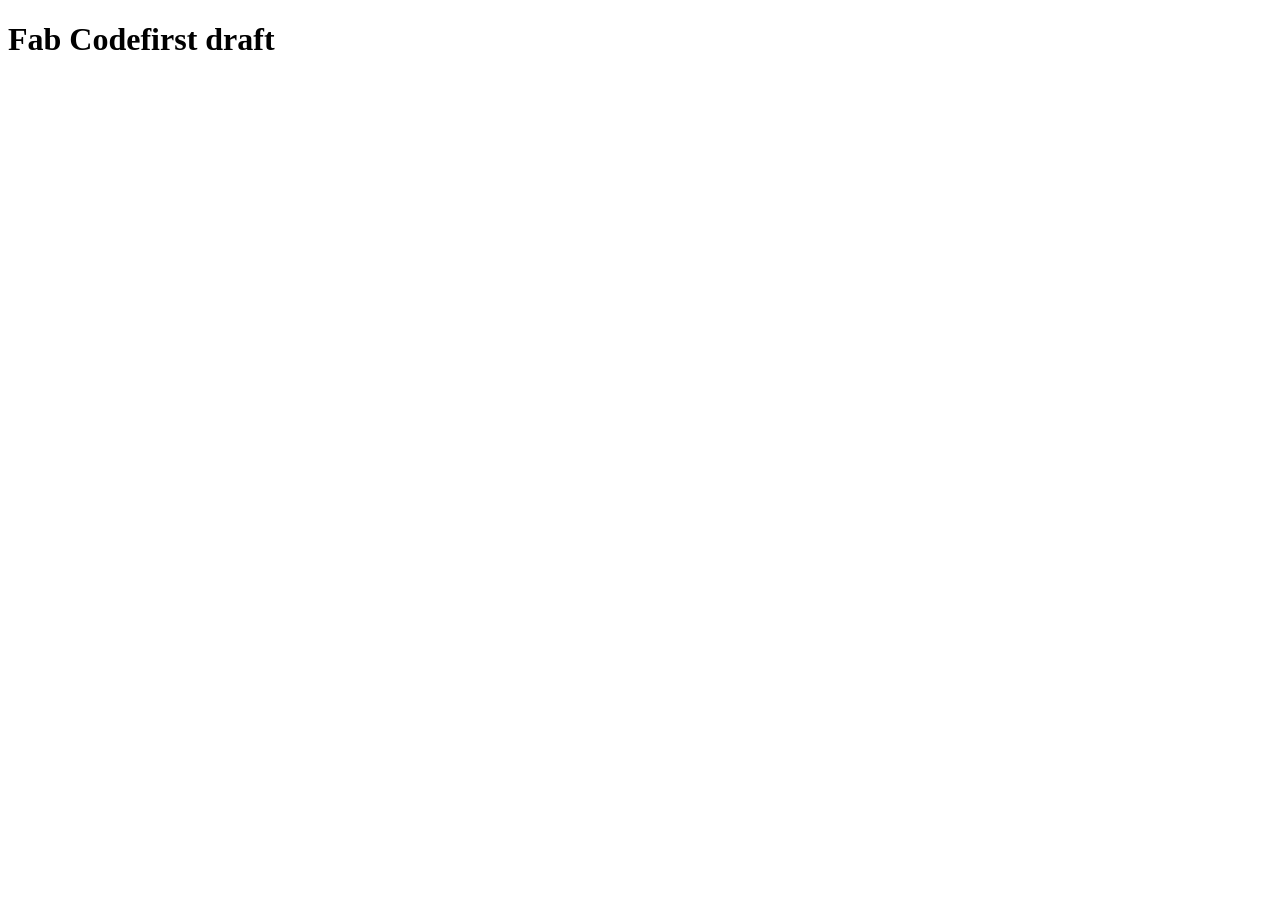
==== code.html @ 9adde9b5 "Flightpath poster, and a first draft of the coding page (not linked from the app yet) Flightpaths: o" ====
<!DOCTYPE html>
<html lang="en-GB">
<head>
<meta charset="UTF-8">
<meta name="viewport" content="width=device-width, initial-scale=1.0">
<title>Fab Code · BeMoreFab Virtual School</title>
<link rel="icon" href="icon.png">
<link rel="stylesheet" href="code/fonts.css">
<link rel="stylesheet" href="code/fabcode.css">
</head>
<body>
<!-- Fab Code (working title): the coding area, a first playable draft. Built on Blockly (lib/blockly, Apache 2.0).
     It is its own page on purpose: nothing in the app links here yet, so getting around the app is unchanged.
     The junior level: picture blocks that snap under "Go", a stage in the Fab Fox World look, Dad setting the task. -->
<div id="fc" class="fc" data-view="home">
  <header class="fc-top">
    <button type="button" class="fc-b fc-back" id="fcBack" hidden></button>
    <h1 class="fc-title"><span class="fc-word">Fab Code</span><span class="fc-draft">first draft</span></h1>
    <div class="fc-where" id="fcWhere" aria-live="polite"></div>
    <ol class="fc-dots" id="fcDots" aria-label="Puzzles"></ol>
  </header>

  <main class="fc-home" id="fcHome"></main>

  <main class="fc-work" id="fcWork" hidden>
    <section class="fc-brief" id="fcBrief" aria-label="What to do"></section>
    <section class="fc-blocks" aria-label="My blocks">
      <div class="fc-blocklabel"><span>Blocks</span><span>My code</span></div>
      <div id="fcBlockly" class="fc-blockly"></div>
    </section>
    <section class="fc-stage" aria-label="The stage">
      <div class="fc-canvaswrap" id="fcWrap"><canvas id="fcStage" role="img" aria-label="Fab on the grass"></canvas></div>
      <div class="fc-ctrl" id="fcCtrl"></div>
    </section>
  </main>
  <p class="fc-live" id="fcLive" role="status" aria-live="polite"></p>
</div>
<script src="lib/blockly/blockly_compressed.js"></script>
<script src="lib/blockly/en.js"></script>
<script src="code/fabcode.js"></script>
</body>
</html>
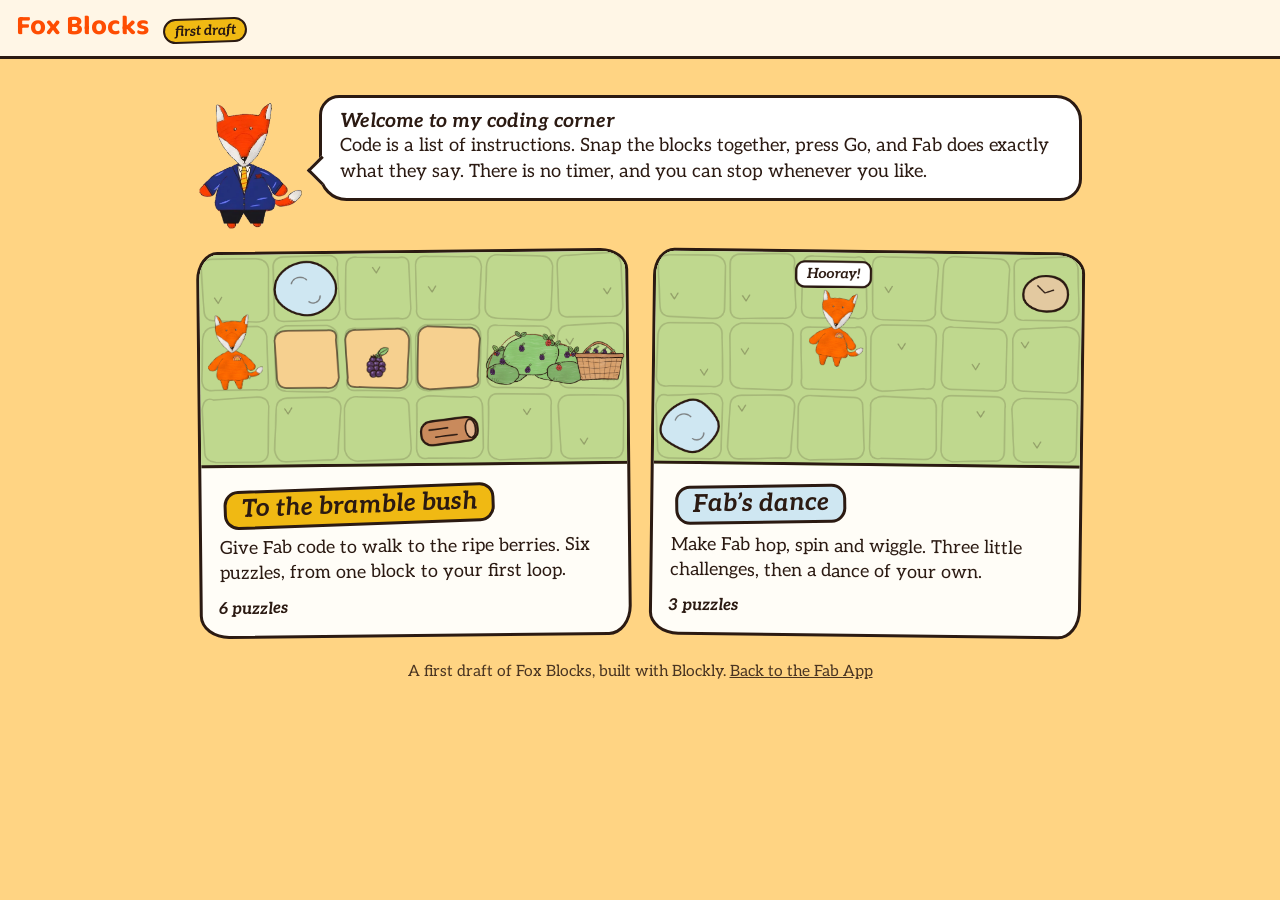
==== commit db69fbba: "The STEM Den on the map, Fox Blocks in Dad’s Workshop, join-the-dots in Draw it in 3D World: a sixte" ====
--- a/code.html
+++ b/code.html
@@ -3,19 +3,19 @@
 <head>
 <meta charset="UTF-8">
 <meta name="viewport" content="width=device-width, initial-scale=1.0">
-<title>Fab Code · BeMoreFab Virtual School</title>
+<title>Fox Blocks · BeMoreFab Virtual School</title>
 <link rel="icon" href="icon.png">
 <link rel="stylesheet" href="code/fonts.css">
 <link rel="stylesheet" href="code/fabcode.css">
 </head>
 <body>
-<!-- Fab Code (working title): the coding area, a first playable draft. Built on Blockly (lib/blockly, Apache 2.0).
-     It is its own page on purpose: nothing in the app links here yet, so getting around the app is unchanged.
+<!-- Fox Blocks: the coding area, a first playable draft. Built on Blockly (lib/blockly, Apache 2.0).
+     It is its own page. In Fab Fox World it opens inside Dad’s Workshop and the STEM Den (code.html?embed=1); the landing page does not link here yet.
      The junior level: picture blocks that snap under "Go", a stage in the Fab Fox World look, Dad setting the task. -->
 <div id="fc" class="fc" data-view="home">
   <header class="fc-top">
     <button type="button" class="fc-b fc-back" id="fcBack" hidden></button>
-    <h1 class="fc-title"><span class="fc-word">Fab Code</span><span class="fc-draft">first draft</span></h1>
+    <h1 class="fc-title"><span class="fc-word">Fox Blocks</span><span class="fc-draft">first draft</span></h1>
     <div class="fc-where" id="fcWhere" aria-live="polite"></div>
     <ol class="fc-dots" id="fcDots" aria-label="Puzzles"></ol>
   </header>
--- a/code/fonts.css
+++ b/code/fonts.css
@@ -0,0 +1,27 @@
+/* The app's own fonts (Aleo and the display face), copied from index.html so the coding page looks the same. */
+@font-face{
+  font-family:'Aleo'; font-style:normal; font-weight:400; font-display:swap;
+  src:url([data-uri]) format('woff2');
+}
+@font-face{
+  font-family:'Aleo'; font-style:normal; font-weight:700; font-display:swap;
+  src:url([data-uri]) format('woff2');
+}
+@font-face{
+  font-family:'Aleo'; font-style:italic; font-weight:400; font-display:swap;
+  src:url([data-uri]) format('woff2');
+}
+@font-face{
+  font-family:'Aleo'; font-style:italic; font-weight:700; font-display:swap;
+  src:url([data-uri]) format('woff2');
+}
+@font-face{
+  font-family:'BMF Display'; font-style:normal; font-weight:600; font-display:swap;
+  src:url([data-uri]) format('woff2');
+}
+@font-face{
+  font-family:'BMF Display'; font-style:normal; font-weight:700; font-display:swap;
+  src:url([data-uri]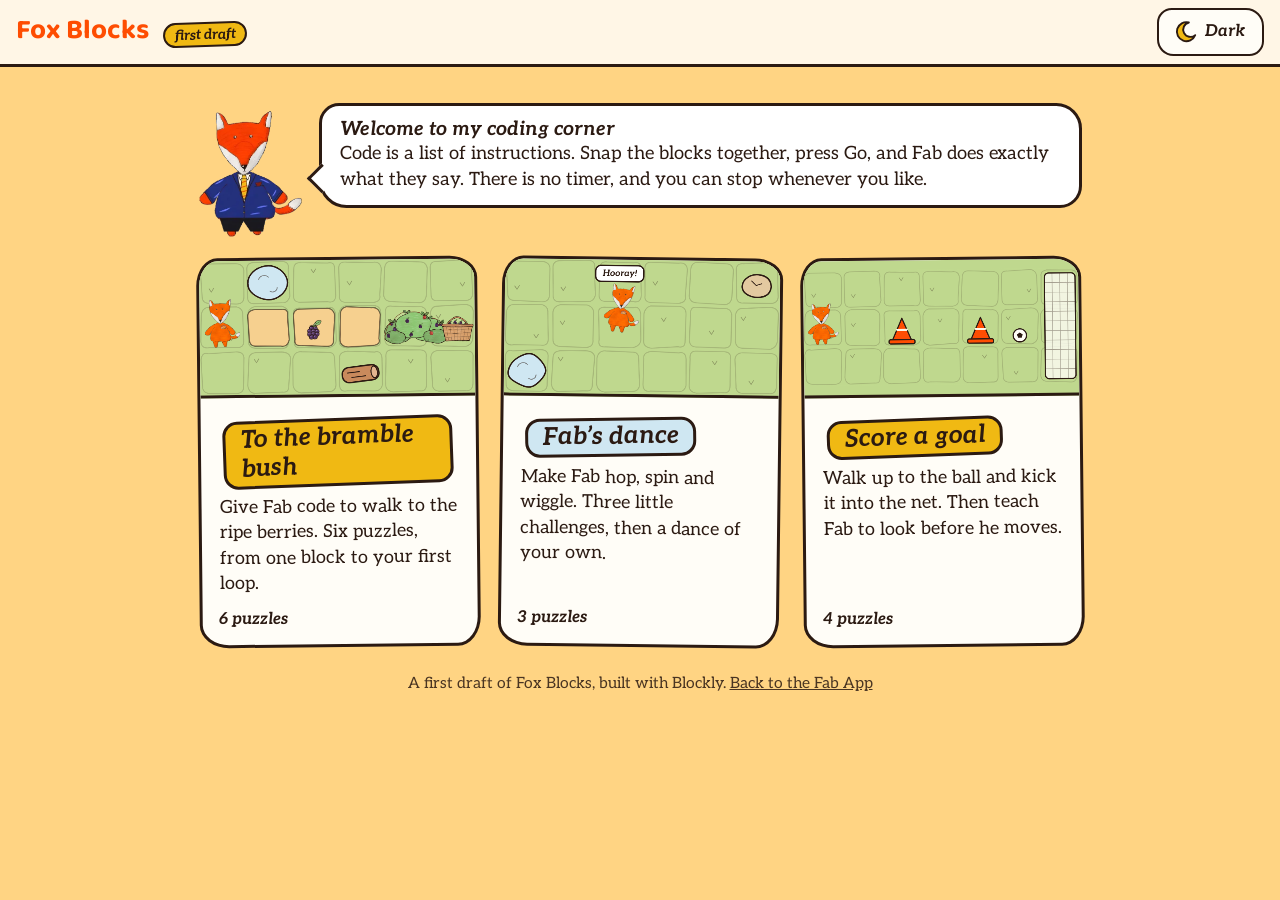
==== commit 6a4846c4: "The world is one piece; Back, Leave, Light/Dark; the beat maker; Fox Blocks in Games and Computing F" ====
--- a/code.html
+++ b/code.html
@@ -18,6 +18,7 @@
     <h1 class="fc-title"><span class="fc-word">Fox Blocks</span><span class="fc-draft">first draft</span></h1>
     <div class="fc-where" id="fcWhere" aria-live="polite"></div>
     <ol class="fc-dots" id="fcDots" aria-label="Puzzles"></ol>
+    <button type="button" class="fc-b fc-theme" id="fcTheme" data-a="theme"></button>
   </header>
 
   <main class="fc-home" id="fcHome"></main>
--- a/code/fabcode.css
+++ b/code/fabcode.css
@@ -98,6 +98,13 @@
 .blocklyDropDownDiv .blocklyMenuItemHighlight{background:#F0B913}
 .blocklyDropDownArrow{display:none}
 
+/* ---- a long, low stage (the football pitch) on a wide screen: the stage goes across the top with its buttons beside it, and the blocks get the full width underneath ---- */
+.fc.long .fc-work{grid-template-columns:minmax(14em,20%) minmax(0,1fr);grid-template-rows:minmax(0,33%) minmax(0,1fr)}
+.fc.long .fc-brief{grid-column:1;grid-row:1 / -1}
+.fc.long .fc-stage{grid-column:2;grid-row:1;flex-direction:row;align-items:stretch}
+.fc.long .fc-blocks{grid-column:2;grid-row:2}
+.fc.long .fc-ctrl{flex-direction:column;flex-wrap:nowrap;align-self:center;align-items:stretch}
+
 /* ---- upright screens. A tablet: the stage beside the task, the blocks underneath. A phone: stage, task, blocks in one column. ---- */
 .fc.tall .fc-work{grid-template-columns:minmax(0,1fr) minmax(0,40%);grid-template-rows:minmax(0,45%) minmax(0,1fr);gap:.7em;padding:.7em}
 .fc.tall .fc-stage{grid-column:1;grid-row:1}
@@ -121,5 +128,18 @@
 .fc.narrow .fc-ctrl .fc-b span{display:none}.fc.narrow .fc-ctrl .fc-b{padding:.35em .6em}
 .fc.small .fc-draft{display:none}
 /* inside Fab Fox World the scene’s own close button sits in the top right corner */
-.fc.embed .fc-top{padding-right:72px}
+.fc-theme{flex:none}
+/* ---- dark: the child's choice. The page and the code area go dark; the cards, bubbles, blocks and the stage stay light, so nothing is hard to read ---- */
+html.dark,html.dark body{background:#2E2118}
+.fc.dark{color:#FFF6E6}
+.fc.dark .fc-top{background:#3B2B20;border-bottom-color:#160E09}
+.fc.dark .fc-where{color:#FFF6E6}
+.fc.dark .fc-card,.fc.dark .fc-steps,.fc.dark .fc-bubble,.fc.dark .fc-b,.fc.dark .fc-dots button{color:#2B1A12}
+.fc.dark .fc-blocks{background:#3B2B20;border-color:#160E09}
+.fc.dark .blocklyMainBackground{fill:#3B2B20!important}
+.fc.dark .blocklyFlyoutBackground{fill:#4A3628}
+.fc.dark .blocklyFlyout{border-right-color:#160E09}
+.fc.dark .blocklyScrollbarHandle{fill:#FFF6E6;fill-opacity:.35}
+.fc.dark .blocklyTrash image{filter:invert(1) brightness(.8)}
+.fc.dark .fc-foot a{color:#FFD483}
 .fc.small .fc-dots button{width:2.1em;height:2.1em}
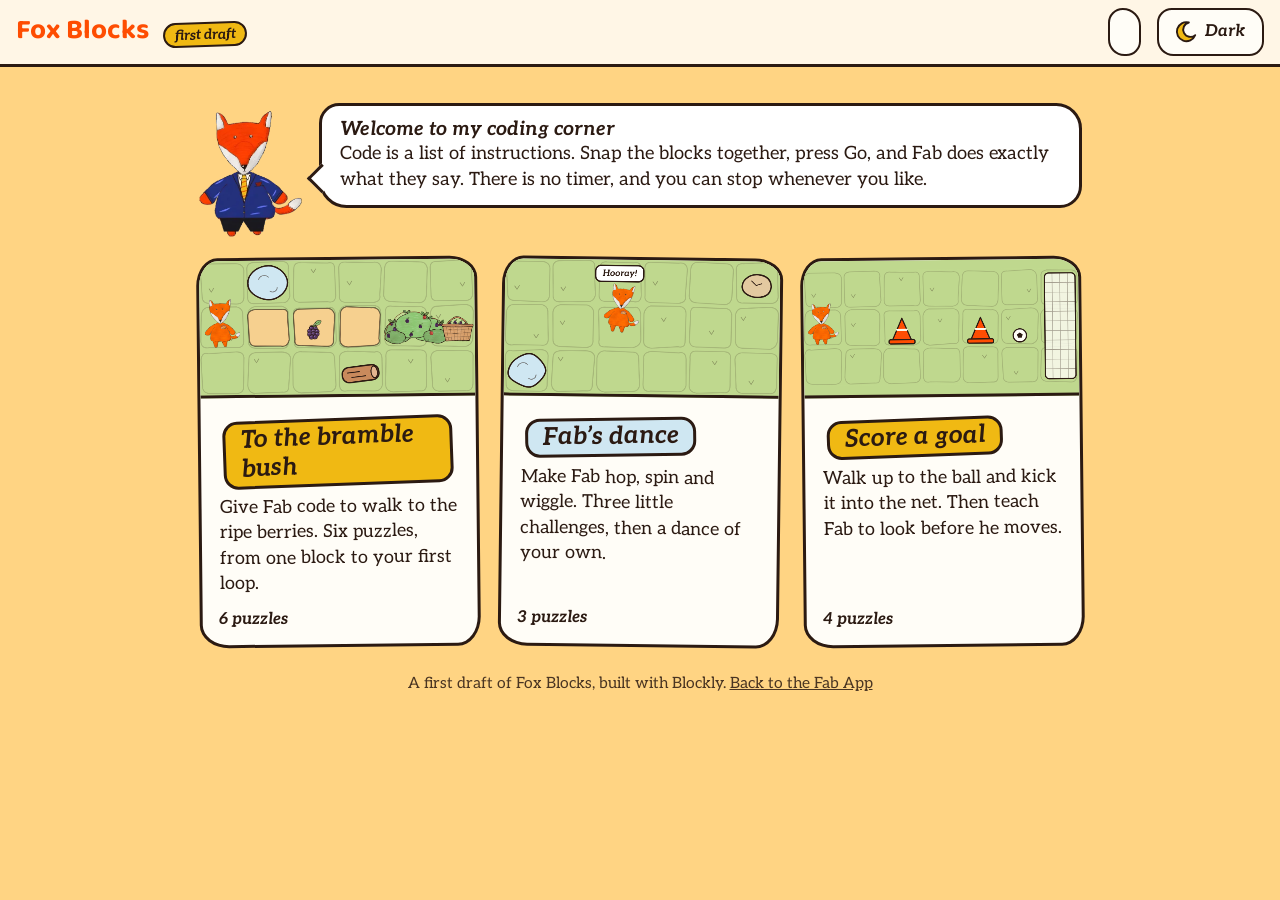
==== commit f235efc3: "Round 25: one-piece 3D view, kinds of berry and the Berry book, drawn gates/pond/map pins, dark menu" ====
--- a/code.html
+++ b/code.html
@@ -18,6 +18,7 @@
     <h1 class="fc-title"><span class="fc-word">Fox Blocks</span><span class="fc-draft">first draft</span></h1>
     <div class="fc-where" id="fcWhere" aria-live="polite"></div>
     <ol class="fc-dots" id="fcDots" aria-label="Puzzles"></ol>
+    <button type="button" class="fc-b fc-theme fc-sound" id="fcSound" data-a="sound"></button>
     <button type="button" class="fc-b fc-theme" id="fcTheme" data-a="theme"></button>
   </header>
 
